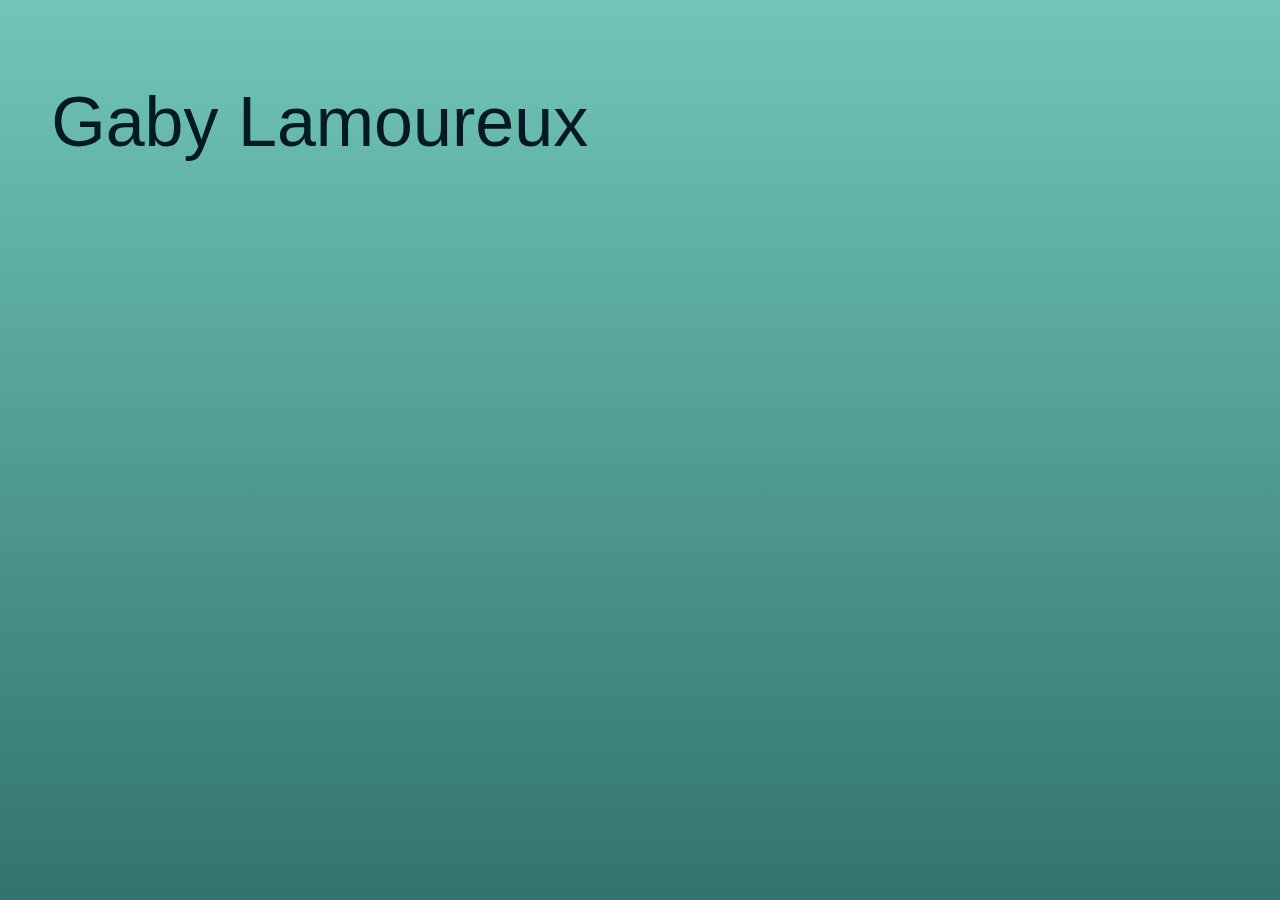
==== index.html @ 020b18a1 "Initial site with gradient and text." ====
<!DOCTYPE html>
<html lang="en">
  <head>
    <meta charset="utf-8" />
    <title>Gaby Lamoureux</title>
    <link rel="stylesheet" href="https://maxcdn.bootstrapcdn.com/bootstrap/3.3.7/css/bootstrap.min.css" integrity="sha384-BVYiiSIFeK1dGmJRAkycuHAHRg32OmUcww7on3RYdg4Va+PmSTsz/K68vbdEjh4u" crossorigin="anonymous">
    <link rel="stylesheet" type="text/css" href="style.css"/>
  </head>
  <body>
    <div>
      <h1>Gaby Lamoureux</h1>
    </div>
  </body>
---- style.css ----
body {
  background: -webkit-linear-gradient(to bottom, #71C6B7, #32746D) fixed;
  background: linear-gradient(to bottom, #71C6B7, #32746D) fixed;
  font-family: Symbol, Arial, sans-serif;
  color: #031926;
}

h1 {
  font-size: 5em;
  padding-top: 5%;
  padding-left: 4%;
}
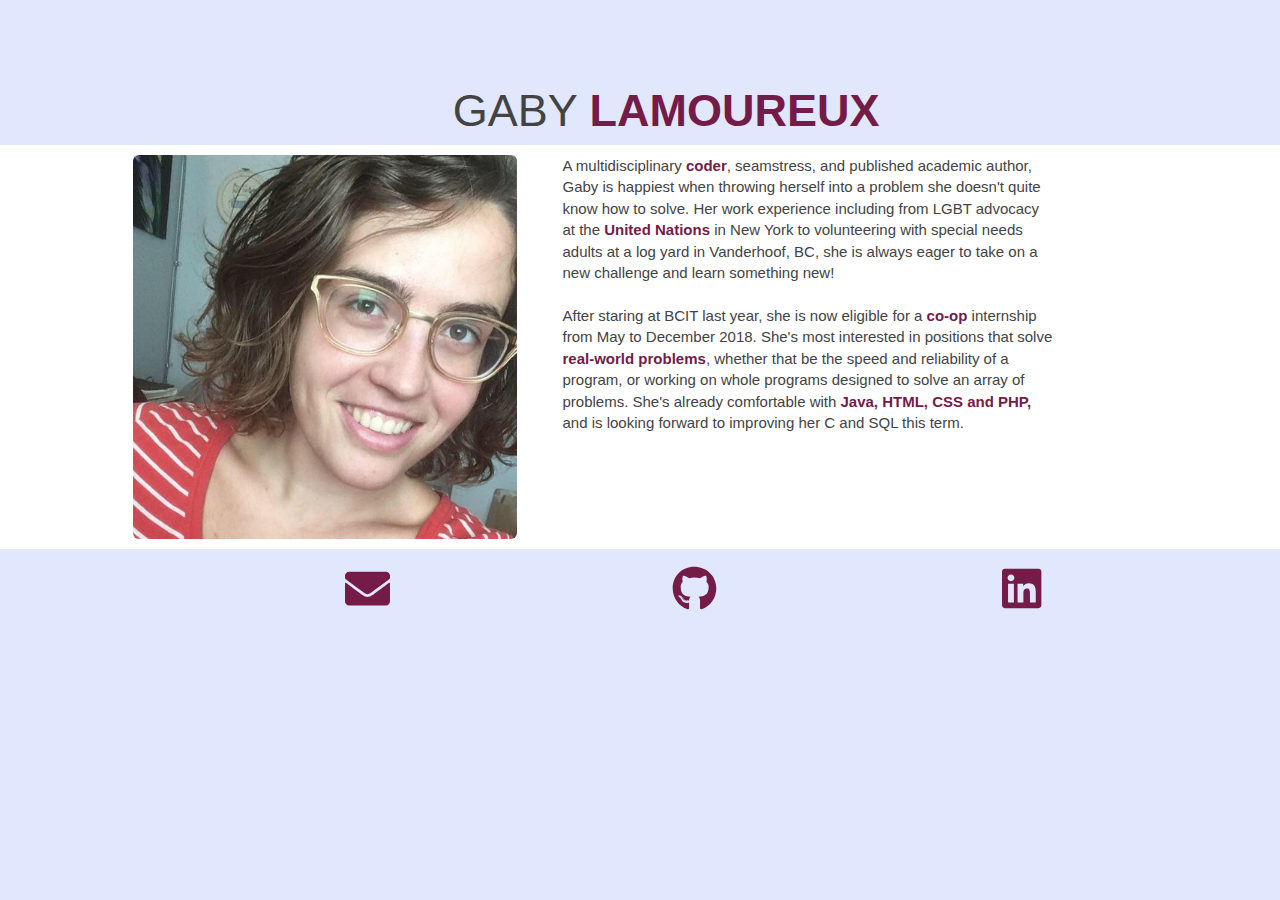
==== commit ef2b0e09: "Updating website" ====
--- a/index.html
+++ b/index.html
@@ -3,11 +3,61 @@
   <head>
     <meta charset="utf-8" />
     <title>Gaby Lamoureux</title>
-    <link rel="stylesheet" href="https://maxcdn.bootstrapcdn.com/bootstrap/3.3.7/css/bootstrap.min.css" integrity="sha384-BVYiiSIFeK1dGmJRAkycuHAHRg32OmUcww7on3RYdg4Va+PmSTsz/K68vbdEjh4u" crossorigin="anonymous">
-    <link rel="stylesheet" type="text/css" href="style.css"/>
+    <link rel="stylesheet" type="text/css" href="Style/bootstrap.min.css" />
+    <link rel="stylesheet" type="text/css" href="Style/style.css"/>
+    <script defer src="Style/fontawesome-all.js"></script>
   </head>
   <body>
-    <div>
-      <h1>Gaby Lamoureux</h1>
+    <!-- Header row with name. -->
+    <div class="row">
+      <h1 class="text-center">GABY <span class="maroon">LAMOUREUX</span></h1>
+    </div>
+
+    <!-- Body row with photo and description. -->
+    <div class="white row">
+      <div class="col-md-1"></div>
+
+      <!-- Image. -->
+      <div class="col-md-4 col-sm-4" id="profile">
+        <img class="img-responsive img-rounded" src="Images/Profile.jpg" alt="Gaby">
+      </div>
+
+      <!-- Description. -->
+      <div class="col-sm-5" id="description">
+        A multidisciplinary <span class="maroon"> coder</span>, seamstress, and published academic author,
+        Gaby is happiest when throwing herself into a problem she doesn't quite
+        know how to solve. Her work experience including from LGBT advocacy at
+        the <span class="maroon">United Nations</span> in New York to volunteering with special needs adults
+        at a log yard in Vanderhoof, BC, she is always eager to take on a new
+        challenge and learn something new!
+        <br /><br />
+        After staring at BCIT last year, she is now eligible for a <span class="maroon">
+        co-op</span> internship from May to December 2018. She's most interested in
+        positions that solve <span class="maroon">real-world
+        problems</span>, whether that be the speed and reliability of a program, or working on
+        whole programs designed to solve an array of problems. She's already
+        comfortable with <span class="maroon">Java, HTML, CSS and PHP,</span>
+        and is looking forward to improving her C and SQL this term.
+      </div>
+    </div>
+
+    <!-- Footer row with icons. -->
+    <div class="row" id="footer">
+      <div class="col-sm-offset-2 col-xs-offset-1 col-xs-3">
+        <a href="mailto:gabylamoureux@gmail.com">
+          <span class="icons"><i class="fas fa-envelope"></i></span></a>
+      </div>
+      <div class="col-xs-3 col-xs-4">
+        <a href="http://github.com/gabyBCIT">
+          <span class="icons"><i class="fab fa-github"></i></span></a>
+
+      </div>
+      <div class="col-xs-3 col-xs-4">
+        <a href="http://linkedin.com/in/gabylamoureux">
+          <span class="icons"><i class="fab fa-linkedin"></i></span></a>
+      </div>
+
+
+
     </div>
   </body>
--- a/Style/style.css
+++ b/Style/style.css
@@ -0,0 +1,59 @@
+body {
+  background: #E1E7FD;
+  font-family: Railway, Symbol, Arial, sans-serif;
+  color: #434343;
+  font-size: 1.5em;
+}
+
+h1 {
+  font-size: 3em;
+  padding-top: 5%;
+  padding-left: 4%;
+  font-weight: normal;
+}
+
+.maroon {
+  color: #741b47;
+  font-weight: bold;
+}
+
+.white {
+  background: #FFF;
+  padding: 10px;
+}
+
+a {
+  color: #434343;
+}
+
+.icons {
+  display: block;
+  font-size: 3em;
+  color: #741b47;
+  text-align: center;
+  padding-top: .2em;
+}
+
+#profile {
+  display: block;
+  margin-left: auto;
+  margin-right: auto;
+  padding-left: 30px;
+}
+
+#description {
+  padding-left: 30px;
+}
+#misc {
+  background: url(../Images/Profile.png);
+  background-size:auto;
+  margin: auto;
+
+}
+
+@media (max-width: 768px) {
+  #profile, #description {
+    padding: 15px;
+    padding-top: 20px;
+  }
+}
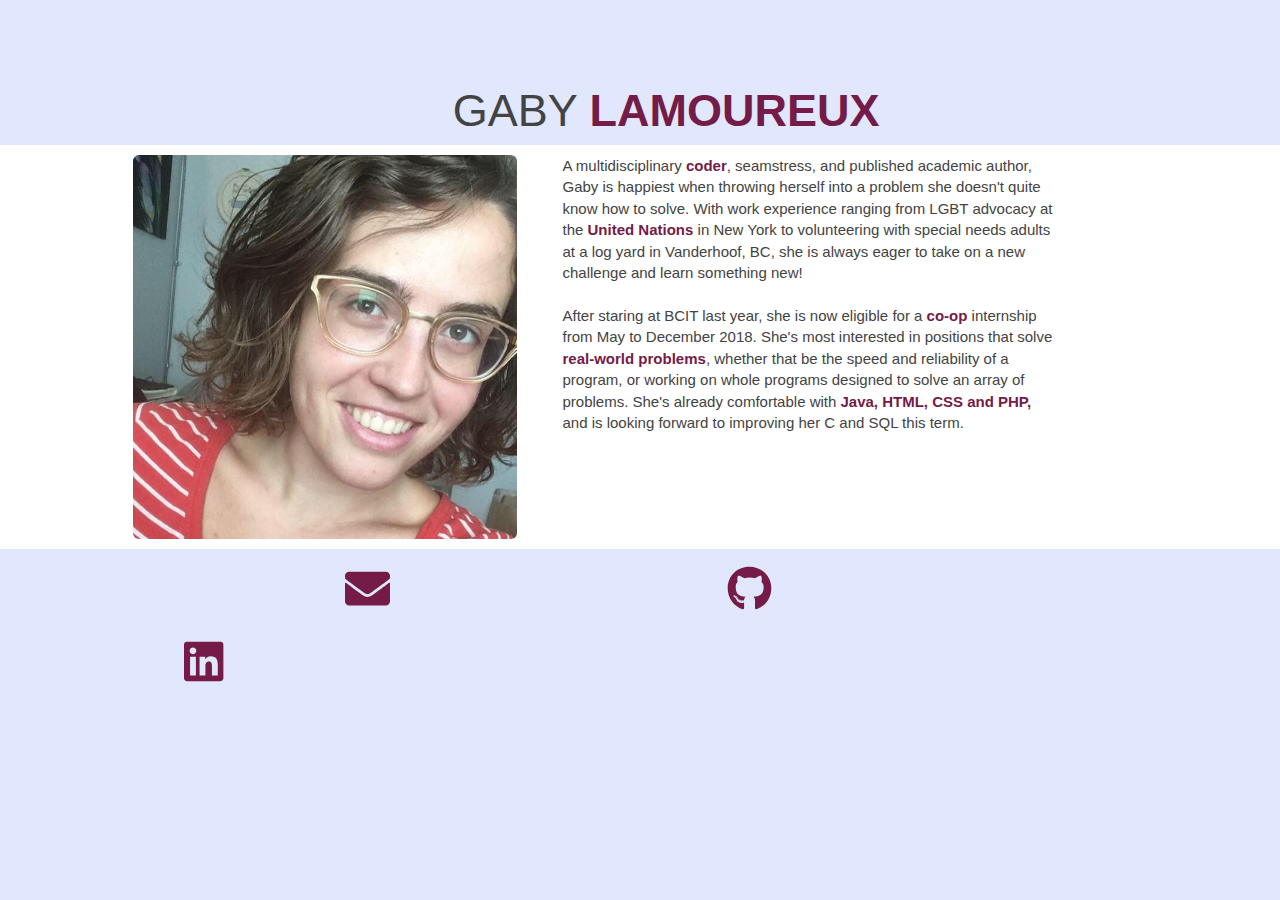
==== commit 67f58a12: "Update index.html" ====
--- a/index.html
+++ b/index.html
@@ -18,15 +18,15 @@
       <div class="col-md-1"></div>
 
       <!-- Image. -->
-      <div class="col-md-4 col-sm-4" id="profile">
+      <div class="col-md-4" id="profile">
         <img class="img-responsive img-rounded" src="Images/Profile.jpg" alt="Gaby">
       </div>
 
       <!-- Description. -->
-      <div class="col-sm-5" id="description">
+      <div class="col-md-5" id="description">
         A multidisciplinary <span class="maroon"> coder</span>, seamstress, and published academic author,
         Gaby is happiest when throwing herself into a problem she doesn't quite
-        know how to solve. Her work experience including from LGBT advocacy at
+        know how to solve. With work experience ranging from LGBT advocacy at
         the <span class="maroon">United Nations</span> in New York to volunteering with special needs adults
         at a log yard in Vanderhoof, BC, she is always eager to take on a new
         challenge and learn something new!
@@ -47,12 +47,12 @@
         <a href="mailto:gabylamoureux@gmail.com">
           <span class="icons"><i class="fas fa-envelope"></i></span></a>
       </div>
-      <div class="col-xs-3 col-xs-4">
+      <div class="col-xs-3 col-sm-4">
         <a href="http://github.com/gabyBCIT">
           <span class="icons"><i class="fab fa-github"></i></span></a>
 
       </div>
-      <div class="col-xs-3 col-xs-4">
+      <div class="col-xs-3 col-sm-4">
         <a href="http://linkedin.com/in/gabylamoureux">
           <span class="icons"><i class="fab fa-linkedin"></i></span></a>
       </div>
--- a/Style/style.css
+++ b/Style/style.css
@@ -1,6 +1,6 @@
 body {
   background: #E1E7FD;
-  font-family: Railway, Symbol, Arial, sans-serif;
+  font-family: Arial, sans-serif;
   color: #434343;
   font-size: 1.5em;
 }
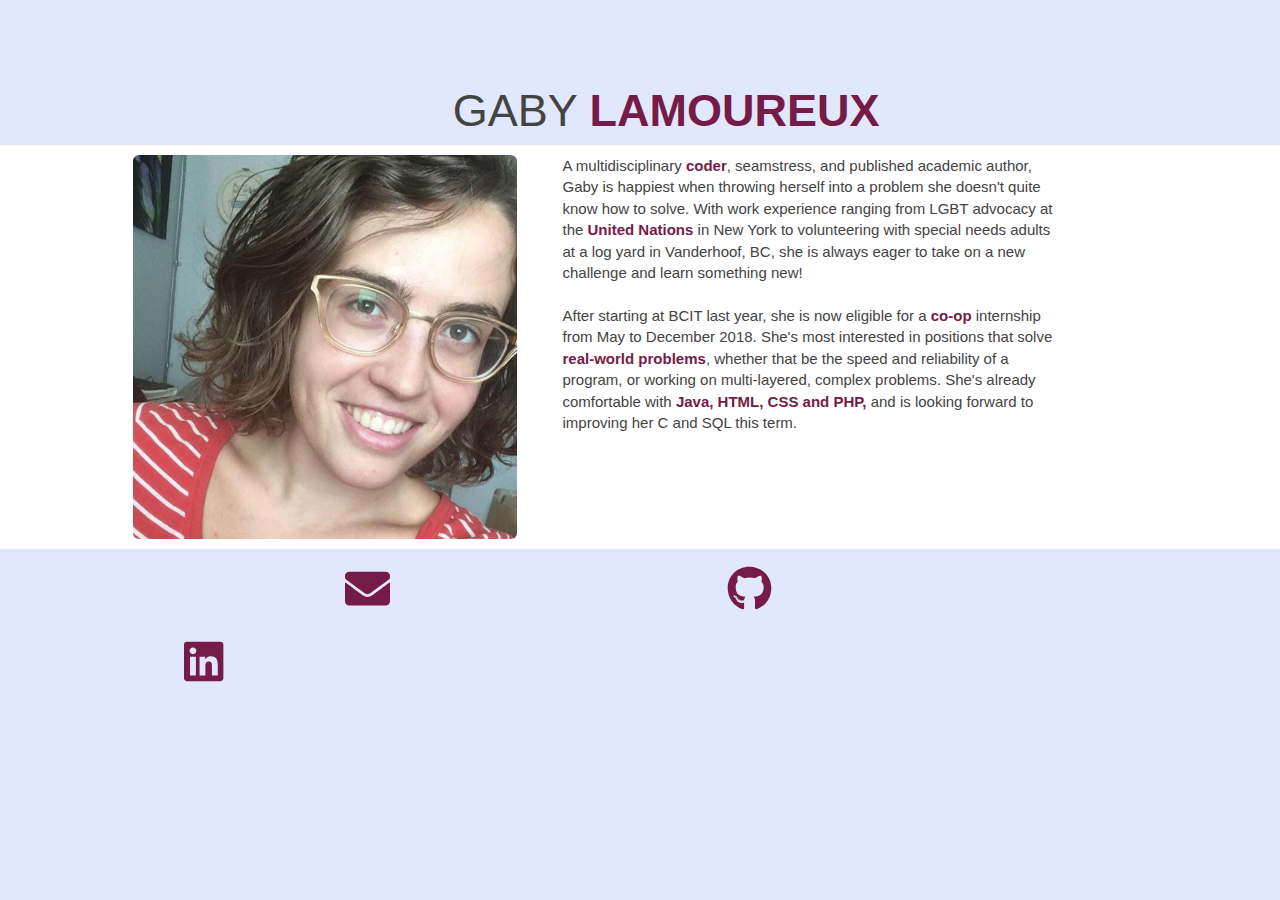
==== commit da877677: "Grammar fix to homepage." ====
--- a/index.html
+++ b/index.html
@@ -31,11 +31,11 @@
         at a log yard in Vanderhoof, BC, she is always eager to take on a new
         challenge and learn something new!
         <br /><br />
-        After staring at BCIT last year, she is now eligible for a <span class="maroon">
+        After starting at BCIT last year, she is now eligible for a <span class="maroon">
         co-op</span> internship from May to December 2018. She's most interested in
         positions that solve <span class="maroon">real-world
         problems</span>, whether that be the speed and reliability of a program, or working on
-        whole programs designed to solve an array of problems. She's already
+        multi-layered, complex problems. She's already
         comfortable with <span class="maroon">Java, HTML, CSS and PHP,</span>
         and is looking forward to improving her C and SQL this term.
       </div>
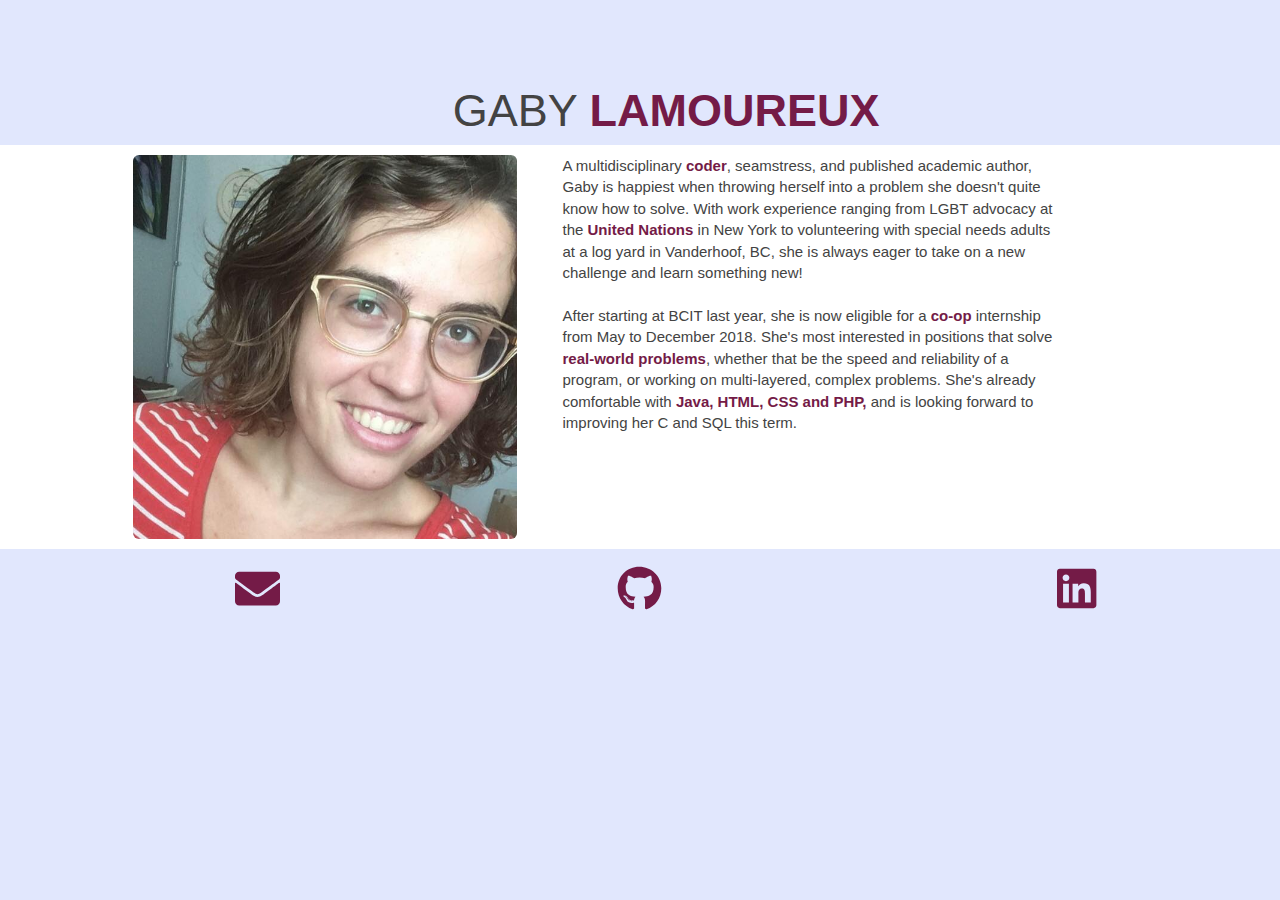
==== commit ae51e8b6: "Update index.html" ====
--- a/index.html
+++ b/index.html
@@ -43,7 +43,7 @@
 
     <!-- Footer row with icons. -->
     <div class="row" id="footer">
-      <div class="col-sm-offset-2 col-xs-offset-1 col-xs-3">
+      <div class="col-xs-offset-1 col-xs-3">
         <a href="mailto:gabylamoureux@gmail.com">
           <span class="icons"><i class="fas fa-envelope"></i></span></a>
       </div>
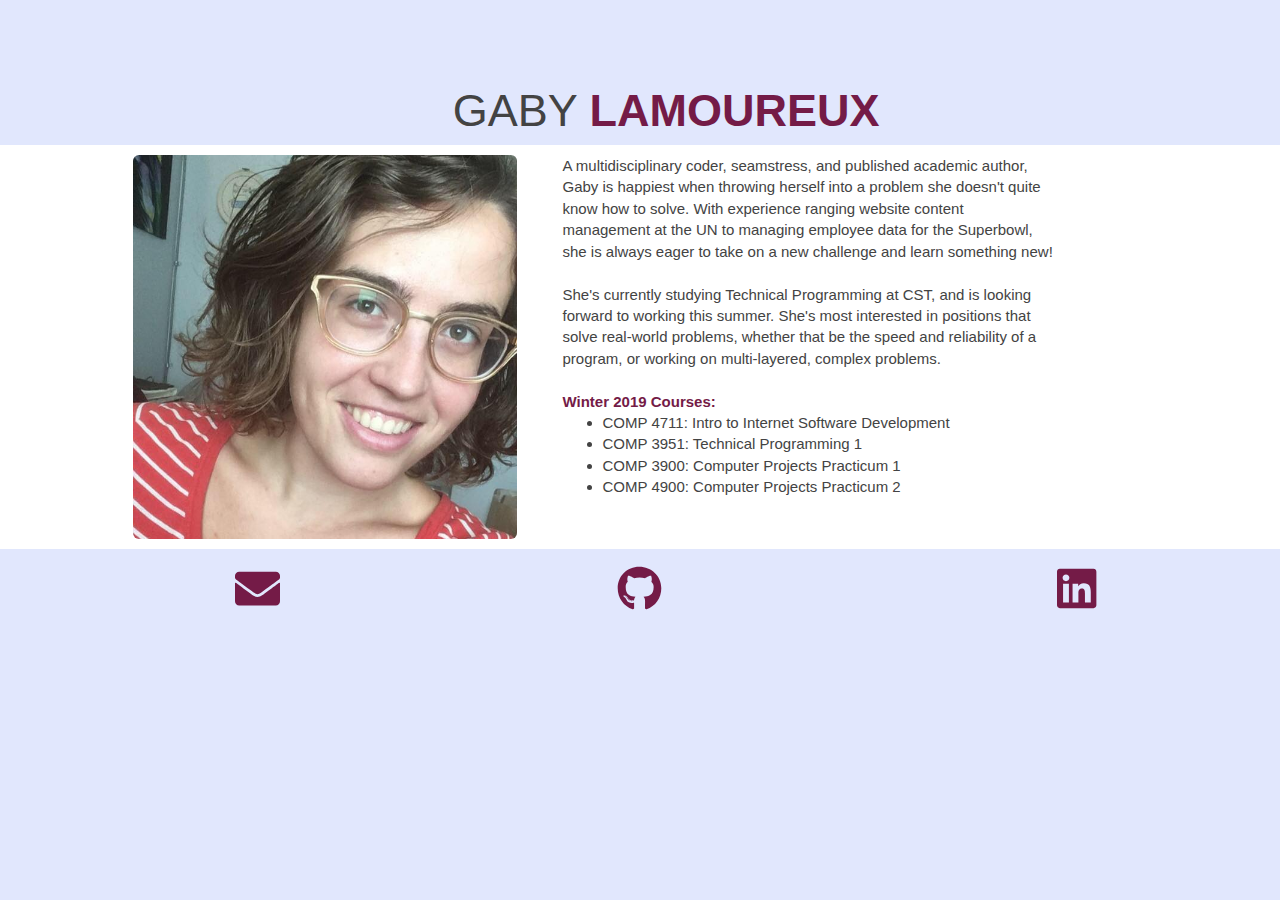
==== commit f02319bf: "Added course list, updated info paragraph, added Comp4711 page for assignments. Currently has broken" ====
--- a/index.html
+++ b/index.html
@@ -1,7 +1,9 @@
 <!DOCTYPE html>
 <html lang="en">
+<!-- TODO: Format links so they're a different colour -->
   <head>
     <meta charset="utf-8" />
+    <meta name="viewport" content="width=device-width, initial-scale=1.0">
     <title>Gaby Lamoureux</title>
     <link rel="stylesheet" type="text/css" href="Style/bootstrap.min.css" />
     <link rel="stylesheet" type="text/css" href="Style/style.css"/>
@@ -24,20 +26,25 @@
 
       <!-- Description. -->
       <div class="col-md-5" id="description">
-        A multidisciplinary <span class="maroon"> coder</span>, seamstress, and published academic author,
+        A multidisciplinary  coder, seamstress, and published academic author,
         Gaby is happiest when throwing herself into a problem she doesn't quite
-        know how to solve. With work experience ranging from LGBT advocacy at
-        the <span class="maroon">United Nations</span> in New York to volunteering with special needs adults
-        at a log yard in Vanderhoof, BC, she is always eager to take on a new
-        challenge and learn something new!
+        know how to solve. With experience ranging website content management at
+        the UN to managing employee data for the Superbowl, she 
+		is always eager to take on a new challenge and learn something new! 
         <br /><br />
-        After starting at BCIT last year, she is now eligible for a <span class="maroon">
-        co-op</span> internship from May to December 2018. She's most interested in
-        positions that solve <span class="maroon">real-world
-        problems</span>, whether that be the speed and reliability of a program, or working on
-        multi-layered, complex problems. She's already
-        comfortable with <span class="maroon">Java, HTML, CSS and PHP,</span>
-        and is looking forward to improving her C and SQL this term.
+		She's currently studying Technical Programming at CST, and is looking forward to working
+		this summer. She's most interested in positions that solve real-world
+        problems, whether that be the speed and reliability of a program, or working on
+        multi-layered, complex problems. 
+		<br /><br />
+		
+		<span class= "maroon">Winter 2019 Courses:</span>
+		<ul>
+		<li><a href = "4711.html">COMP 4711: Intro to Internet Software Development</a></li>
+		<li>COMP 3951: Technical Programming 1</li>
+		<li>COMP 3900: Computer Projects Practicum 1</li>
+		<li>COMP 4900: Computer Projects Practicum 2</li>
+		</ul>
       </div>
     </div>
 
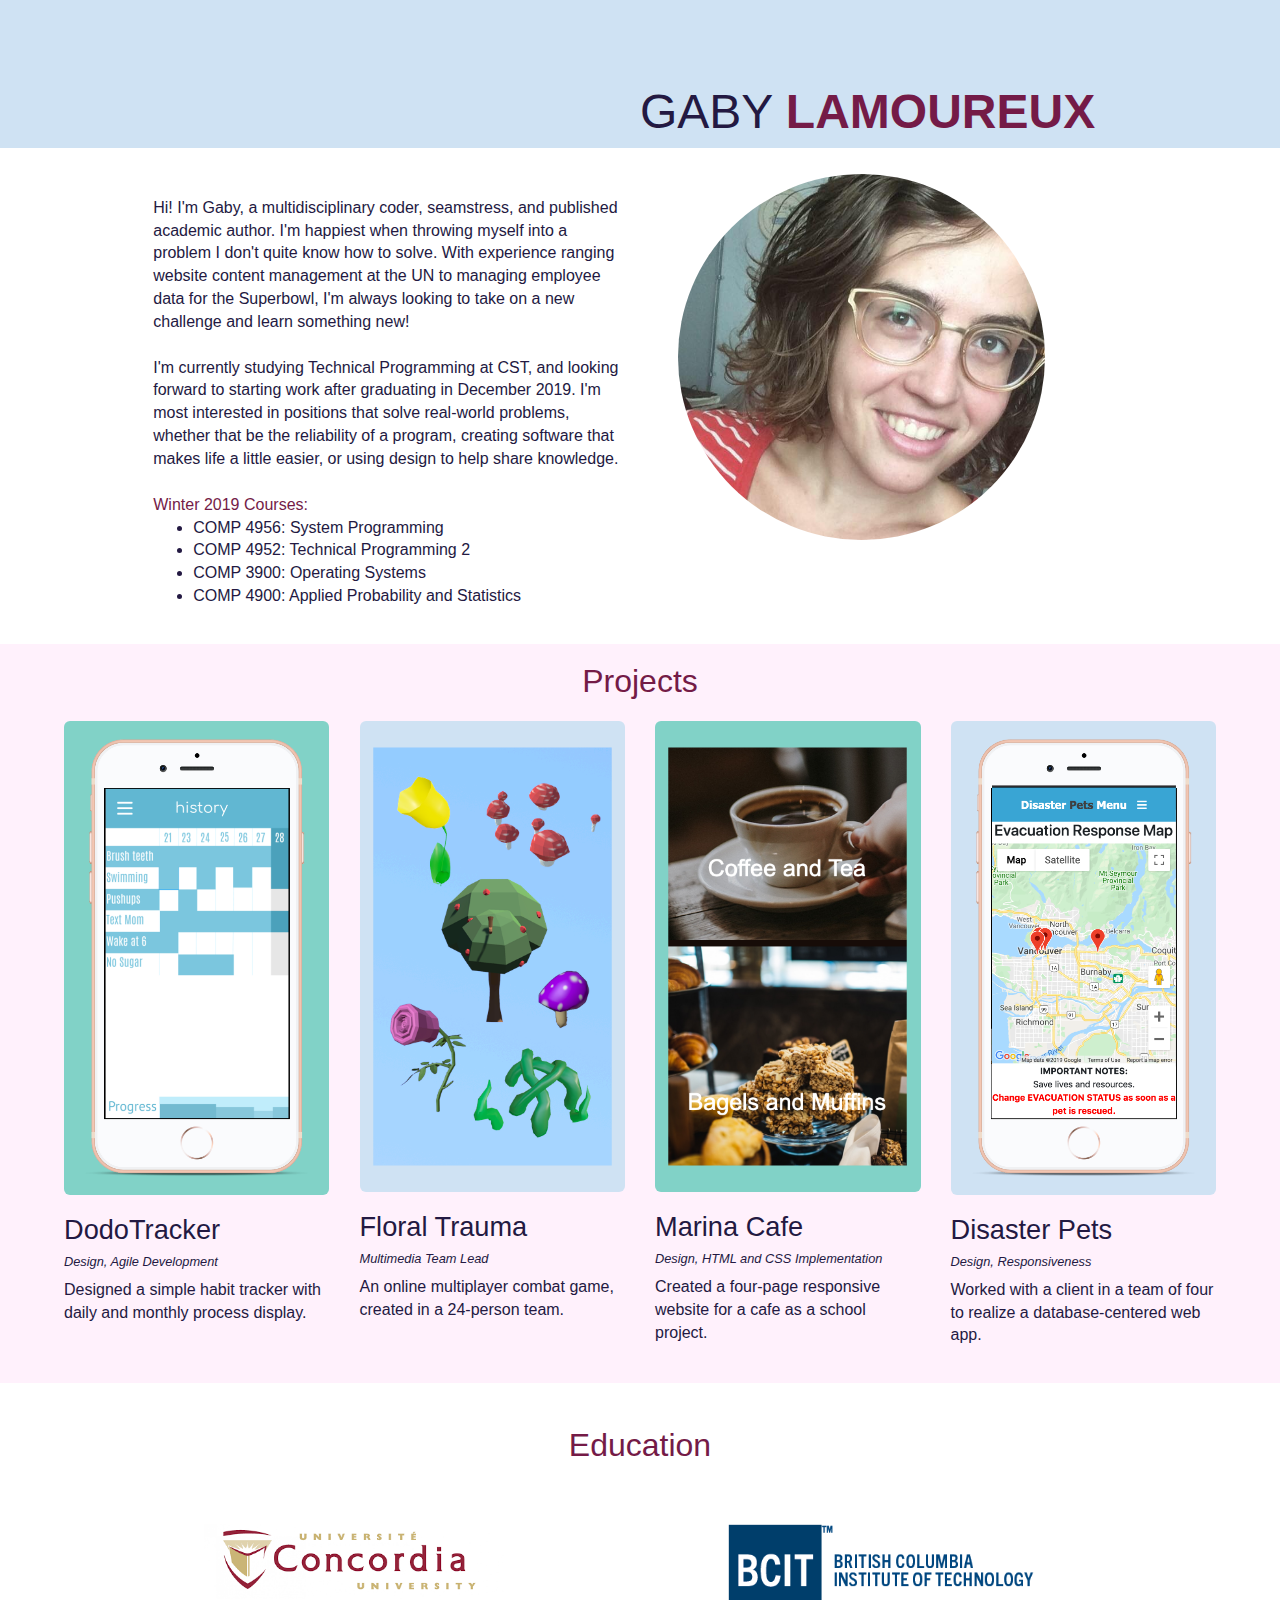
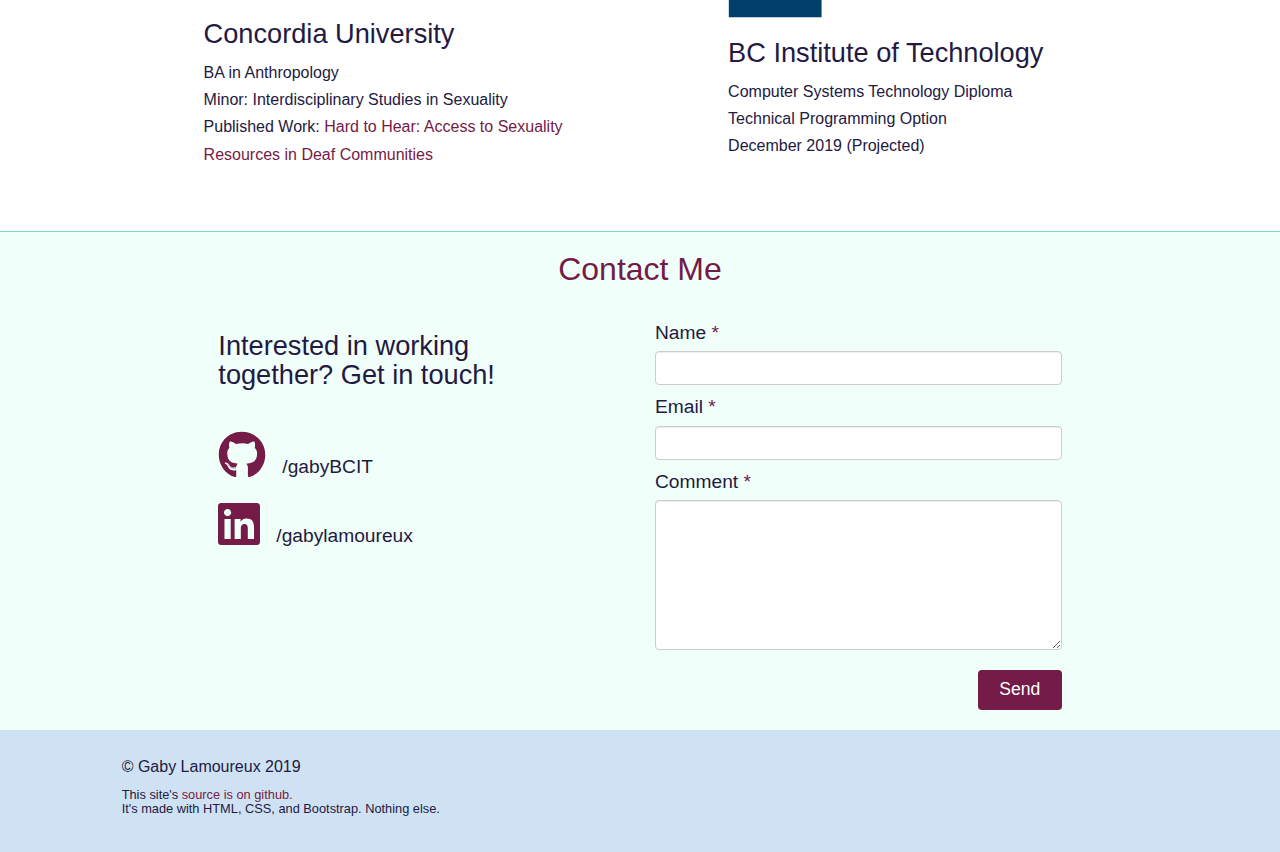
==== commit 145f17aa: "website update; first page." ====
--- a/index.html
+++ b/index.html
@@ -3,7 +3,8 @@
 <!-- TODO: Format links so they're a different colour -->
   <head>
     <meta charset="utf-8" />
-    <meta name="viewport" content="width=device-width, initial-scale=1.0">
+    <meta name="viewport" content="width=device-width, initial-scale =1,
+    maximum-scale=1.0" />
     <title>Gaby Lamoureux</title>
     <link rel="stylesheet" type="text/css" href="Style/bootstrap.min.css" />
     <link rel="stylesheet" type="text/css" href="Style/style.css"/>
@@ -12,59 +13,171 @@
   <body>
     <!-- Header row with name. -->
     <div class="row">
-      <h1 class="text-center">GABY <span class="maroon">LAMOUREUX</span></h1>
+      <h1 class="col-sm-offset-6 col-xs-offset-1">GABY <span class="maroon bold">LAMOUREUX</span></h1>
     </div>
 
     <!-- Body row with photo and description. -->
     <div class="white row">
-      <div class="col-md-1"></div>
+      <div class="col-sm-1"></div>
+
+      <!-- Description. -->
+      <div class="col-sm-5" id="description">
+        <br />
+        Hi! I'm Gaby, a multidisciplinary coder, seamstress, and published academic author.
+         I'm happiest when throwing myself into a problem I don't
+         quite know how to solve. With experience ranging website
+         content management at the UN to managing employee data
+         for the Superbowl, I'm always looking to take on a new challenge
+         and learn something new!
+         <br />
+         <br />
+         I'm currently studying Technical Programming at CST,
+         and looking forward to starting work after graduating
+         in December 2019. I'm most interested in positions that
+         solve real-world problems, whether that be the reliability
+         of a program, creating software that makes life a little easier,
+         or using design to help share knowledge.
+    		<br /><br />
+
+        <!-- Class List -->
+    		<span class= "maroon">Winter 2019 Courses:</span>
+    		<ul>
+      		<li>COMP 4956: System Programming</li>
+          <li>COMP 4952: Technical Programming 2</li>
+          <li>COMP 3900: Operating Systems</li>
+          <li>COMP 4900: Applied Probability and Statistics</li>
+    		</ul>
+      </div>
 
       <!-- Image. -->
-      <div class="col-md-4" id="profile">
-        <img class="img-responsive img-rounded" src="Images/Profile.jpg" alt="Gaby">
+        <div class="col-sm-4" id="profile">
+          <img class="img-responsive img-circle" src="Images/Profile.jpg" alt="Gaby">
+        </div>
+    </div>
+
+    <!-- Projects -->
+    <div class ="pink row">
+      <h2 class="maroon">Projects</h2>
+      <div class="projectcard col-md-3 col-sm-6">
+        <img class="green img-responsive img-rounded" src ="Images/dododay.png">
+        <h3>DodoTracker</h3>
+        <h4>Design, Agile Development</h4>
+        <p> Designed a simple habit tracker with
+          daily and monthly process display. </p>
       </div>
+      <div class="projectcard col-md-3 col-sm-6">
+        <div class="img-responsive blue img-rounded">
+          <img class ="img-responsive img-rounded screenshots" src ="Images/Plants.png">
+        </div>
+        <h3>Floral Trauma</h3>
+        <h4>Multimedia Team Lead</h4>
+        <p> An online multiplayer combat game, created
+         in a 24-person team. </p>
+      </div>
+      <div class="projectcard col-md-3 col-sm-6">
+        <div class="img-responsive green img-rounded">
+          <img class ="img-responsive img-rounded screenshots" src ="Images/Maria.png">
+        </div>
+        <h3>Marina Cafe</h3>
+        <h4>Design, HTML and CSS Implementation</h4>
+        <p> Created a four-page responsive website for
+        a cafe as a school project.</p>
+      </div>
+      <div class="projectcard col-md-3 col-sm-6">
+        <img class="blue img-responsive img-rounded" src ="Images/disasterpets.png">
 
-      <!-- Description. -->
-      <div class="col-md-5" id="description">
-        A multidisciplinary  coder, seamstress, and published academic author,
-        Gaby is happiest when throwing herself into a problem she doesn't quite
-        know how to solve. With experience ranging website content management at
-        the UN to managing employee data for the Superbowl, she 
-		is always eager to take on a new challenge and learn something new! 
-        <br /><br />
-		She's currently studying Technical Programming at CST, and is looking forward to working
-		this summer. She's most interested in positions that solve real-world
-        problems, whether that be the speed and reliability of a program, or working on
-        multi-layered, complex problems. 
-		<br /><br />
-		
-		<span class= "maroon">Winter 2019 Courses:</span>
-		<ul>
-		<li><a href = "4711.html">COMP 4711: Intro to Internet Software Development</a></li>
-		<li>COMP 3951: Technical Programming 1</li>
-		<li>COMP 3900: Computer Projects Practicum 1</li>
-		<li>COMP 4900: Computer Projects Practicum 2</li>
-		</ul>
+        <h3>Disaster Pets</h3>
+        <h4>Design, Responsiveness</h4>
+        <p> Worked with a client in a team of four
+        to realize a database-centered web app.</p>
       </div>
     </div>
 
-    <!-- Footer row with icons. -->
-    <div class="row" id="footer">
-      <div class="col-xs-offset-1 col-xs-3">
-        <a href="mailto:gabylamoureux@gmail.com">
-          <span class="icons"><i class="fas fa-envelope"></i></span></a>
+    <!-- Education -->
+    <div class="white row">
+      <h2 class="maroon">Education</h2>
+      <!-- Concordia -->
+        <div class="col-sm-1"></div>
+          <div class="col-sm-5 container"  id="educationcard">
+            <div class="col-xs-10 ">
+            <img class= "img-responsive row" src="Images/Concordia.png">
+          </div>
+          <div  class = "row col-xs-12">
+            <h3>Concordia University</h3>
+            <span class ="medium"> BA in Anthropology</span> <br />
+            Minor: Interdisciplinary Studies in Sexuality<br />
+            Published Work: <a href="http://journalofsexuality.weebly.com/uploads/3/0/3/0/30308803/7._hard_to_hear.pdf">
+              Hard to Hear: Access to Sexuality Resources in Deaf Communities</a>
+          </div>
       </div>
-      <div class="col-xs-3 col-sm-4">
-        <a href="http://github.com/gabyBCIT">
-          <span class="icons"><i class="fab fa-github"></i></span></a>
 
-      </div>
-      <div class="col-xs-3 col-sm-4">
-        <a href="http://linkedin.com/in/gabylamoureux">
-          <span class="icons"><i class="fab fa-linkedin"></i></span></a>
-      </div>
+      <!-- BCIT -->
+      <div class="col-sm-6 container" id="educationcard">
+        <img class= "img-responsive row col-xs-8" src="Images/BCIT.png">
+      <div class = "row col-xs-12">
+        <h3>BC Institute of Technology</h3>
+        <span class ="medium">Computer Systems Technology Diploma</span> <br />
+        Technical Programming Option <br />
+        December 2019 (Projected)
+        </div>
+  </div>
+  </div>
 
 
 
+  <!-- Contact Section -->
+  <div class="row lightgreen">
+    <h2 class ="maroon">Contact Me</h2>
+    <div class="col-sm-offset-2 col-sm-3 links container">
+      <h3>Interested in working together? Get in touch!</h3>
+      <br />
+      <div class="order-1">
+        <div class="row container">
+          <a href="http://github.com/gabyBCIT">
+            <span class="icons"><i class="fab fa-github"></i></span>
+          <p class="navy label">/gabyBCIT</p></a>
+        </div>
+        <div class="row container">
+          <a href="http://linkedin.com/in/gabylamoureux">
+            <span class="icons"><i class="fab fa-linkedin"></i></span>
+            <p class="navy label">/gabylamoureux</p></a>
+          </a>
+        </div>
+      </div>
     </div>
+
+    <!-- Contact Form -->
+    <div class="col-sm-offset-1 col-sm-4">
+      <form validate="" id="contact-form" enctype="multipart/form-data" action="https://docs.google.com/forms/u/0/d/e/1FAIpQLSe414aS3B88Cxz4RaTbSw4NdpaSVLmz_5V8LCelXhxdPbIQRg/formResponse" method="POST" accept-charset="UTF-8" target="_self">
+          <label for="name">Name <span class="maroon">*</span></label>
+          <div>
+            <input id="name" class="form-control" type="text" name="entry.2005620554" required="">
+          </div>
+
+          <label for="email">Email <span class="maroon">*</span></label>
+          <div>
+            <input class="form-control" id="email" type="email" name="entry.1045781291" required="">
+          </div>
+
+          <label for="comment">Comment <span class="maroon">*</span></label>
+          <div>
+            <textarea class="form-control" id="comment" name="entry.839337160" style="height: 150px" required=""></textarea>
+          </div>
+
+          <div>
+            <input id="sendbutton" type="submit" class="btn" value="Send">
+          </div>
+        </form>
+    </div>
+  </div>
+
+
+    <!-- Footer row with icons. -->
+    <div class="row container col-sm-offset-1" id="footer">
+      <p>&copy; Gaby Lamoureux 2019<br />
+      <p class="smalltext">This site's <a target="blank" href="https://github.com/gabyBCIT/gabyBCIT.github.io">source is on github.</a>
+      <br /> It's made with HTML, CSS, and Bootstrap. Nothing else.</p>
+    </p>
+</div>
+
   </body>
--- a/Style/style.css
+++ b/Style/style.css
@@ -1,59 +1,171 @@
 body {
-  background: #E1E7FD;
-  font-family: Arial, sans-serif;
-  color: #434343;
-  font-size: 1.5em;
+  background: #CFE2F3;
+  font-family: Helvetica, Arial, sans-serif;
+  color: #231942;
+  font-size: 1.6em;
+  font-weight: 100;
+  overflow-x: hidden;
+
 }
 
+/* Headers */
 h1 {
   font-size: 3em;
   padding-top: 5%;
-  padding-left: 4%;
-  font-weight: normal;
+  font-weight: 100;
+}
+
+h2 {
+  font-size: 2em;
+  text-align: center;
+  font-weight: 100;
+  padding-bottom: 1%;
+}
+
+h3 {
+  font-size: 1.7em;
+  text-align: left;
+  font-weight: 100;
+}
+h4 {
+  font-size: .8em;
+  font-style: italic;
+  font-weight: 100;
+}
+
+/* Colours */
+.green {
+  background-color: #81D2C7;
+}
+
+.lightgreen {
+  background-color: #F1FFFA;
+  border-top-width: thin;
+  border-top-color: #81D2C7;
+  border-top-style: solid;
+}
+
+.blue {
+  background: #CFE2F3;
 }
 
 .maroon {
   color: #741b47;
-  font-weight: bold;
 }
 
 .white {
   background: #FFF;
-  padding: 10px;
+  padding: 2%;
 }
 
-a {
-  color: #434343;
+.pink {
+  background: #FFF1FC;
+  padding-right: 5%;
+  padding-left: 5%;
+  padding-bottom: 2%;
 }
 
+.navy {
+  color: #231942;
+}
+
+/* Text */
+
+.bold {
+  font-weight: 600;
+}
+
+.medium {
+  font-weight: 400;
+}
+
+.right {
+  float: right;
+}
+
+.smalltext {
+  font-size: .8em;
+  line-height: 110%;
+  color: #fffffff;
+}
+
+label, .label {
+  font-size: 1.2em;
+  font-weight: 100;
+  margin-top: 2%;
+}
+
+/* Links */
+a:link {
+  color: #741b47;
+}
+
+a:visited {
+  color: #741b47;
+}
+
+/* Images */
 .icons {
-  display: block;
   font-size: 3em;
   color: #741b47;
-  text-align: center;
   padding-top: .2em;
+
 }
 
+.screenshots {
+  padding-left: 5%;
+  padding-right: 5%;
+  float: center;
+  padding-top: 10%;
+  padding-bottom: 10%;
+}
+
+/* IDs */
 #profile {
   display: block;
   margin-left: auto;
   margin-right: auto;
-  padding-left: 30px;
+  padding-left: 3%;
+}
+
+#educationcard {
+  line-height: 170%;
+  padding-left: 7%;
+  padding-right: 3%;
+  padding-bottom: 3%;
+  padding-top: 3%;
 }
 
 #description {
-  padding-left: 30px;
+  padding-left: 3%;
 }
-#misc {
-  background: url(../Images/Profile.png);
-  background-size:auto;
-  margin: auto;
 
+#sendbutton {
+  margin-top:5%;
+  margin-bottom: 5%;
+  padding-right: 5%;
+  padding-left: 5%;
+  background-color: #741b47;
+  color: white;
+  float: right;
+  font-size: 110%
 }
+
+#sendbutton:hover {
+  background-color: #A0376B;
+}
+
+#footer {
+  padding-top: 2%;
+  padding-bottom: 2%;
+}
+
+
+/* Media */
 
 @media (max-width: 768px) {
   #profile, #description {
-    padding: 15px;
-    padding-top: 20px;
+    padding: 3%;
+    padding-top: 2%;
   }
 }
